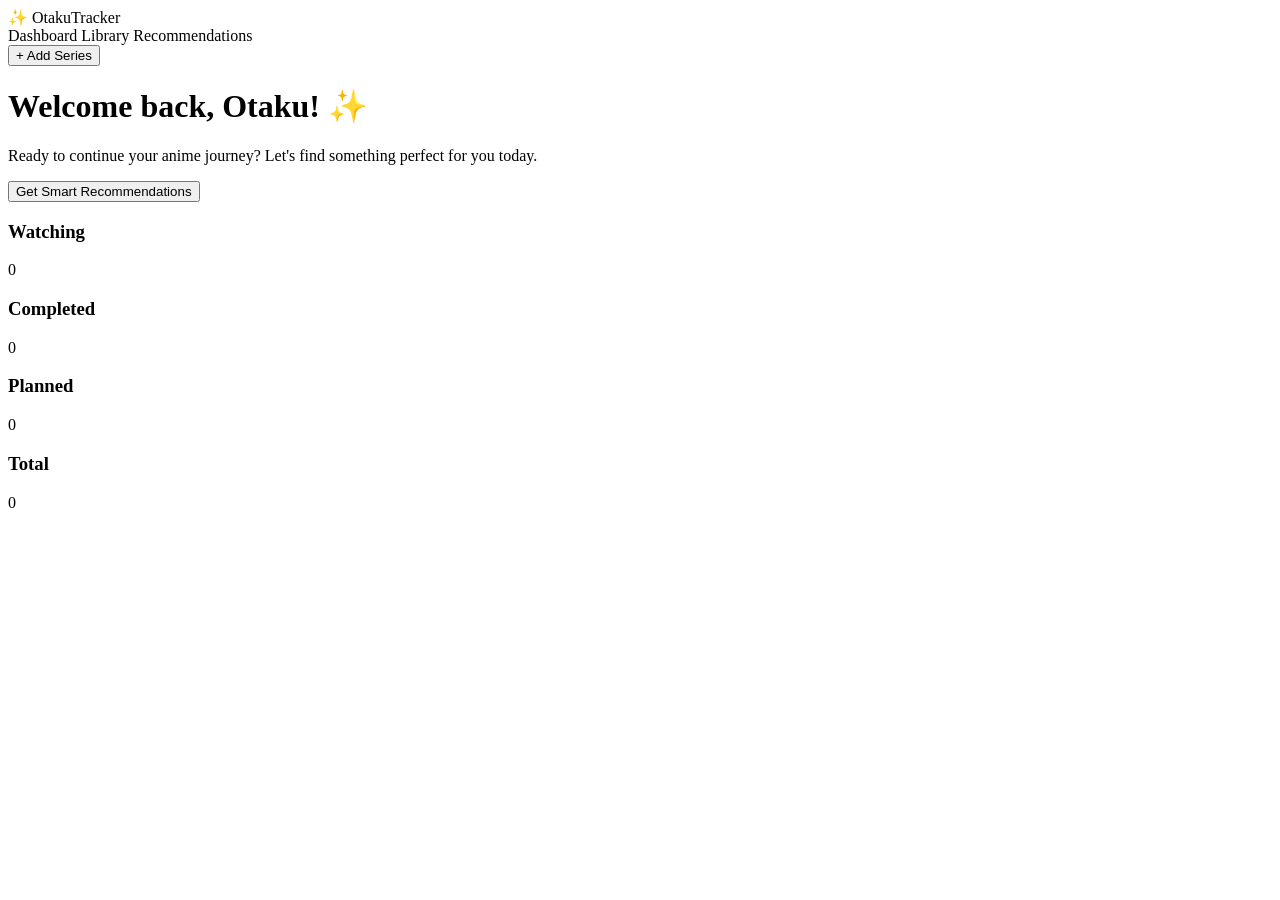
==== app/templates/dashboard.html @ 9dfb9a0f "Enhance recommendation system with additional filters and UI improvements" ====
<!DOCTYPE html>
<html>
<head>
    <title>OtakuTracker</title>
    <link rel="stylesheet" href="static/style.css">
</head>
<body>

<!-- NAVBAR -->
<div class="navbar">
    <div class="logo">✨ OtakuTracker</div>
    <div class="nav-links">
        <span>Dashboard</span>
        <span>Library</span>
        <span>Recommendations</span>
    </div>
    <button class="add-btn">+ Add Series</button>
</div>

<!-- HERO SECTION -->
<div class="hero">
    <h1>Welcome back, Otaku! ✨</h1>
    <p>Ready to continue your anime journey? Let's find something perfect for you today.</p>
    <button onclick="getRecommendations()">Get Smart Recommendations</button>
</div>

<!-- STATS -->
<div class="stats">
    <div class="card">
        <h3>Watching</h3>
        <p id="watching">0</p>
    </div>
    <div class="card">
        <h3>Completed</h3>
        <p id="completed">0</p>
    </div>
    <div class="card">
        <h3>Planned</h3>
        <p id="planned">0</p>
    </div>
    <div class="card">
        <h3>Total</h3>
        <p id="total">0</p>
    </div>
</div>

<!-- RESULTS -->
<div id="results"></div>

<script src="/static/script.js"></script>
</body>
</html>
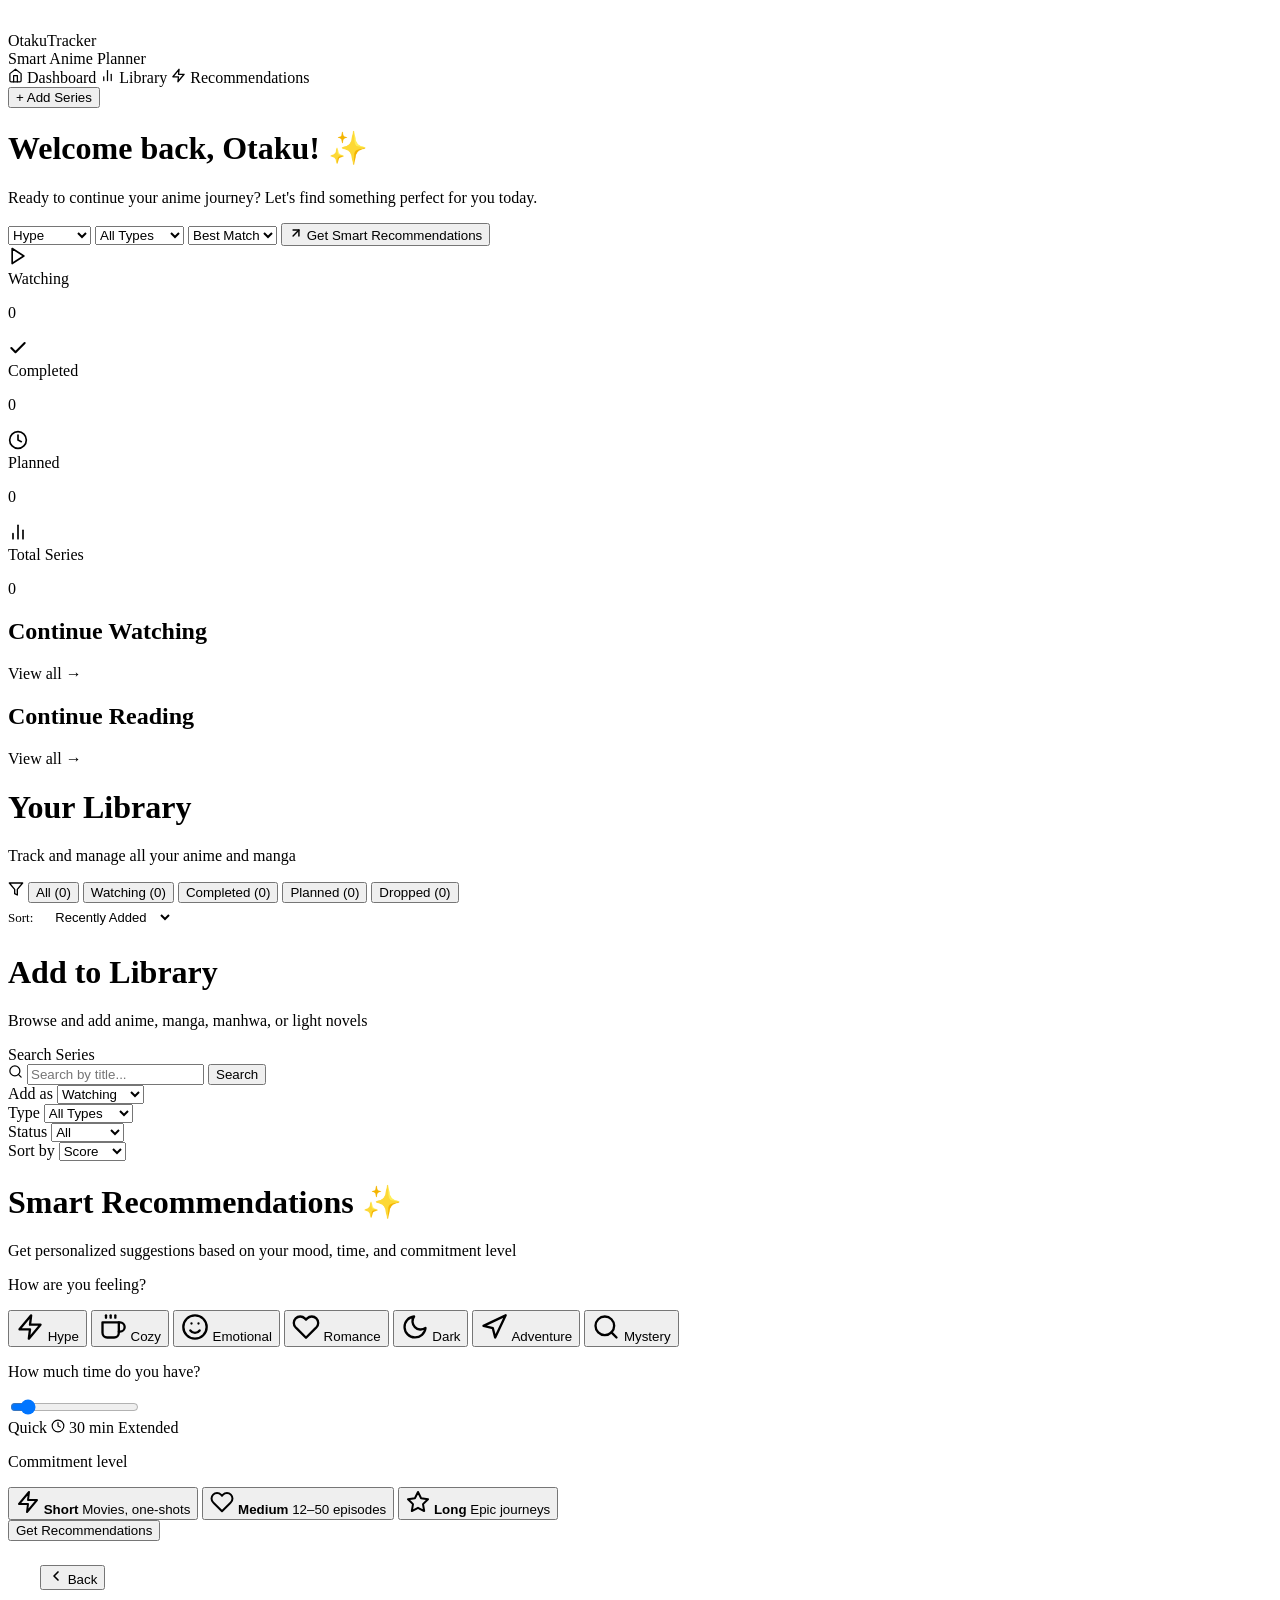
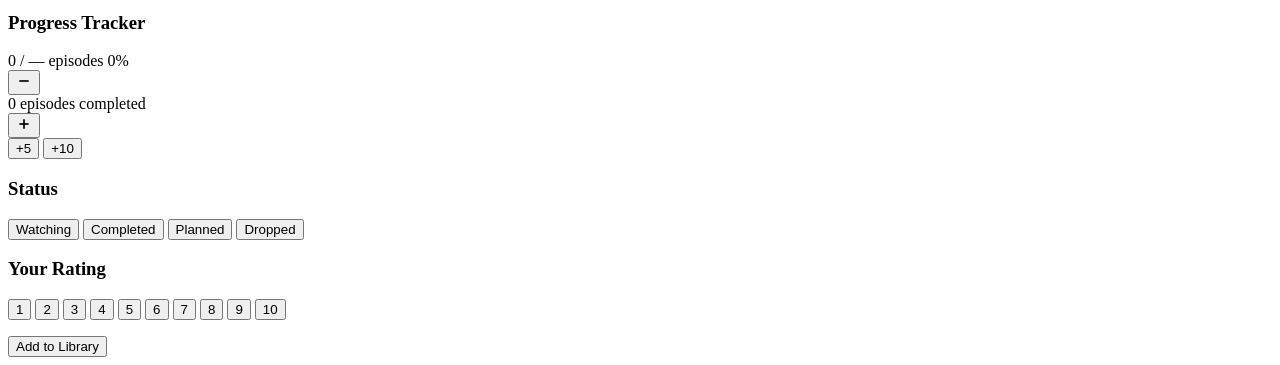
==== commit 8fbf4926: "feat: build full-stack OtakuTracker app with Jikan API integration - Single-page dashboard with stat" ====
--- a/app/templates/dashboard.html
+++ b/app/templates/dashboard.html
@@ -2,51 +2,398 @@
 <html>
 <head>
     <title>OtakuTracker</title>
-    <link rel="stylesheet" href="static/style.css">
+    <link rel="stylesheet" href="/static/style.css">
 </head>
 <body>
 
 <!-- NAVBAR -->
 <div class="navbar">
-    <div class="logo">✨ OtakuTracker</div>
+    <div class="logo">
+        <div class="logo-icon">
+            <svg width="20" height="20" viewBox="0 0 24 24" fill="none" stroke="white" stroke-width="2.5" stroke-linecap="round" stroke-linejoin="round">
+                <polygon points="13 2 3 14 12 14 11 22 21 10 12 10 13 2"/>
+            </svg>
+        </div>
+        <div>
+            <div class="logo-title">OtakuTracker</div>
+            <div class="logo-sub">Smart Anime Planner</div>
+        </div>
+    </div>
     <div class="nav-links">
-        <span>Dashboard</span>
-        <span>Library</span>
-        <span>Recommendations</span>
-    </div>
-    <button class="add-btn">+ Add Series</button>
-</div>
-
-<!-- HERO SECTION -->
-<div class="hero">
-    <h1>Welcome back, Otaku! ✨</h1>
-    <p>Ready to continue your anime journey? Let's find something perfect for you today.</p>
-    <button onclick="getRecommendations()">Get Smart Recommendations</button>
-</div>
-
-<!-- STATS -->
-<div class="stats">
-    <div class="card">
-        <h3>Watching</h3>
-        <p id="watching">0</p>
-    </div>
-    <div class="card">
-        <h3>Completed</h3>
-        <p id="completed">0</p>
-    </div>
-    <div class="card">
-        <h3>Planned</h3>
-        <p id="planned">0</p>
-    </div>
-    <div class="card">
-        <h3>Total</h3>
-        <p id="total">0</p>
-    </div>
-</div>
-
-<!-- RESULTS -->
-<div id="results"></div>
+        <span class="nav-item active" id="nav-dashboard" onclick="showView('dashboard')">
+            <svg width="15" height="15" viewBox="0 0 24 24" fill="none" stroke="currentColor" stroke-width="2" stroke-linecap="round" stroke-linejoin="round"><path d="M3 9l9-7 9 7v11a2 2 0 0 1-2 2H5a2 2 0 0 1-2-2z"/><polyline points="9 22 9 12 15 12 15 22"/></svg>
+            Dashboard
+        </span>
+        <span class="nav-item" id="nav-library" onclick="showView('library')">
+            <svg width="15" height="15" viewBox="0 0 24 24" fill="none" stroke="currentColor" stroke-width="2" stroke-linecap="round" stroke-linejoin="round"><line x1="18" y1="20" x2="18" y2="10"/><line x1="12" y1="20" x2="12" y2="4"/><line x1="6" y1="20" x2="6" y2="14"/></svg>
+            Library
+        </span>
+        <span class="nav-item" id="nav-recommendations" onclick="showView('recommendations')">
+            <svg width="15" height="15" viewBox="0 0 24 24" fill="none" stroke="currentColor" stroke-width="2" stroke-linecap="round" stroke-linejoin="round"><polygon points="13 2 3 14 12 14 11 22 21 10 12 10 13 2"/></svg>
+            Recommendations
+        </span>
+    </div>
+    <button class="add-btn" onclick="showView('add-series')">+ Add Series</button>
+</div>
+
+<!-- ═══════════════ VIEW: DASHBOARD ═══════════════ -->
+<div id="view-dashboard">
+    <div class="hero">
+        <h1>Welcome back, Otaku! ✨</h1>
+        <p>Ready to continue your anime journey? Let's find something perfect for you today.</p>
+        <div class="rec-controls">
+            <select id="mood">
+                <option value="Hype">Hype</option>
+                <option value="Romance">Romance</option>
+                <option value="Dark">Dark</option>
+                <option value="Adventure">Adventure</option>
+            </select>
+            <select id="type">
+                <option value="">All Types</option>
+                <option value="anime">Anime</option>
+                <option value="manga">Manga</option>
+                <option value="manhwa">Manhwa</option>
+                <option value="light_novel">Light Novel</option>
+            </select>
+            <select id="sort">
+                <option value="score">Best Match</option>
+                <option value="alphabetical">A-Z</option>
+            </select>
+            <button onclick="getRecommendations()">
+                <svg width="14" height="14" viewBox="0 0 24 24" fill="none" stroke="currentColor" stroke-width="2.5" stroke-linecap="round" stroke-linejoin="round"><line x1="7" y1="17" x2="17" y2="7"/><polyline points="7 7 17 7 17 17"/></svg>
+                Get Smart Recommendations
+            </button>
+        </div>
+    </div>
+
+    <div class="stats">
+        <div class="card">
+            <div class="card-icon watching-icon">
+                <svg width="20" height="20" viewBox="0 0 24 24" fill="none" stroke="currentColor" stroke-width="2" stroke-linecap="round" stroke-linejoin="round"><polygon points="5 3 19 12 5 21 5 3"/></svg>
+            </div>
+            <div class="card-info">
+                <span class="card-label">Watching</span>
+                <p id="watching">0</p>
+            </div>
+        </div>
+        <div class="card">
+            <div class="card-icon completed-icon">
+                <svg width="20" height="20" viewBox="0 0 24 24" fill="none" stroke="currentColor" stroke-width="2.5" stroke-linecap="round" stroke-linejoin="round"><polyline points="20 6 9 17 4 12"/></svg>
+            </div>
+            <div class="card-info">
+                <span class="card-label">Completed</span>
+                <p id="completed">0</p>
+            </div>
+        </div>
+        <div class="card">
+            <div class="card-icon planned-icon">
+                <svg width="20" height="20" viewBox="0 0 24 24" fill="none" stroke="currentColor" stroke-width="2" stroke-linecap="round" stroke-linejoin="round"><circle cx="12" cy="12" r="10"/><polyline points="12 6 12 12 16 14"/></svg>
+            </div>
+            <div class="card-info">
+                <span class="card-label">Planned</span>
+                <p id="planned">0</p>
+            </div>
+        </div>
+        <div class="card">
+            <div class="card-icon total-icon">
+                <svg width="20" height="20" viewBox="0 0 24 24" fill="none" stroke="currentColor" stroke-width="2" stroke-linecap="round" stroke-linejoin="round"><line x1="18" y1="20" x2="18" y2="10"/><line x1="12" y1="20" x2="12" y2="4"/><line x1="6" y1="20" x2="6" y2="14"/></svg>
+            </div>
+            <div class="card-info">
+                <span class="card-label">Total Series</span>
+                <p id="total">0</p>
+            </div>
+        </div>
+    </div>
+
+    <!-- CONTINUE WATCHING / READING -->
+    <div class="continue-section">
+        <div class="continue-col">
+            <div class="continue-header">
+                <h2>Continue Watching</h2>
+                <span class="view-all-link" onclick="showView('library')">View all →</span>
+            </div>
+            <div id="continue-watching"></div>
+        </div>
+        <div class="continue-col">
+            <div class="continue-header">
+                <h2>Continue Reading</h2>
+                <span class="view-all-link" onclick="showView('library')">View all →</span>
+            </div>
+            <div id="continue-reading"></div>
+        </div>
+    </div>
+
+    <div id="results"></div>
+</div>
+
+<!-- ═══════════════ VIEW: LIBRARY ═══════════════ -->
+<div id="view-library" class="view-hidden">
+    <div class="page-header">
+        <h1>Your Library</h1>
+        <p>Track and manage all your anime and manga</p>
+    </div>
+
+    <div class="library-filter-bar">
+        <svg width="16" height="16" viewBox="0 0 24 24" fill="none" stroke="currentColor" stroke-width="2" stroke-linecap="round" stroke-linejoin="round" style="color:var(--text-muted);flex-shrink:0"><polygon points="22 3 2 3 10 12.46 10 19 14 21 14 12.46 22 3"/></svg>
+        <button class="tab-btn active" onclick="filterLibrary('All', this)">All (<span id="tab-all">0</span>)</button>
+        <button class="tab-btn" onclick="filterLibrary('Watching', this)">Watching (<span id="tab-watching">0</span>)</button>
+        <button class="tab-btn" onclick="filterLibrary('Completed', this)">Completed (<span id="tab-completed">0</span>)</button>
+        <button class="tab-btn" onclick="filterLibrary('Planned', this)">Planned (<span id="tab-planned">0</span>)</button>
+        <button class="tab-btn" onclick="filterLibrary('Dropped', this)">Dropped (<span id="tab-dropped">0</span>)</button>
+        <div style="margin-left:auto;display:flex;align-items:center;gap:8px">
+            <span style="font-size:13px;color:var(--text-muted)">Sort:</span>
+            <select id="library-sort" onchange="reloadLibrary()" style="background:var(--surface2);border:1px solid var(--border);color:var(--text);padding:6px 10px;border-radius:8px;font-size:13px;cursor:pointer">
+                <option value="recent">Recently Added</option>
+                <option value="title">Title A–Z</option>
+                <option value="rating">Rating</option>
+                <option value="status">Status</option>
+            </select>
+        </div>
+    </div>
+
+    <div id="library-content"></div>
+</div>
+
+<!-- ═══════════════ VIEW: ADD SERIES ═══════════════ -->
+<div id="view-add-series" class="view-hidden">
+    <div class="page-header">
+        <h1>Add to Library</h1>
+        <p>Browse and add anime, manga, manhwa, or light novels</p>
+    </div>
+
+    <div class="browse-controls">
+        <div class="browse-search">
+            <label class="browse-label">Search Series</label>
+            <div class="search-input-wrap">
+                <svg width="15" height="15" viewBox="0 0 24 24" fill="none" stroke="currentColor" stroke-width="2" stroke-linecap="round" stroke-linejoin="round"><circle cx="11" cy="11" r="8"/><line x1="21" y1="21" x2="16.65" y2="16.65"/></svg>
+                <input type="text" id="browse-search" placeholder="Search by title..."
+                    onkeydown="if(event.key==='Enter') runSearch()"
+                    oninput="onSearchInput()">
+                <button class="search-go-btn" onclick="runSearch()">Search</button>
+            </div>
+        </div>
+        <div class="browse-filters">
+            <div>
+                <label class="browse-label">Add as</label>
+                <select id="add-status">
+                    <option value="Watching">Watching</option>
+                    <option value="Planned">Planned</option>
+                    <option value="Completed">Completed</option>
+                    <option value="Dropped">Dropped</option>
+                </select>
+            </div>
+            <div>
+                <label class="browse-label">Type</label>
+                <select id="browse-type" onchange="loadBrowse()">
+                    <option value="">All Types</option>
+                    <option value="anime">Anime</option>
+                    <option value="manga">Manga</option>
+                    <option value="manhwa">Manhwa</option>
+                    <option value="light_novel">Light Novel</option>
+                </select>
+            </div>
+            <div>
+                <label class="browse-label">Status</label>
+                <select id="browse-status" onchange="loadBrowse()">
+                    <option value="">All</option>
+                    <option value="Ongoing">Ongoing</option>
+                    <option value="Finished">Finished</option>
+                </select>
+            </div>
+            <div>
+                <label class="browse-label">Sort by</label>
+                <select id="browse-sort" onchange="loadBrowse()">
+                    <option value="score">Score</option>
+                    <option value="alphabetical">A-Z</option>
+                    <option value="year">Newest</option>
+                </select>
+            </div>
+        </div>
+    </div>
+
+    <div id="browse-grid" class="series-grid"></div>
+    <div id="browse-footer"></div>
+</div>
+
+<!-- ═══════════════ VIEW: RECOMMENDATIONS ═══════════════ -->
+<div id="view-recommendations" class="view-hidden">
+    <div class="page-header">
+        <h1>Smart Recommendations ✨</h1>
+        <p>Get personalized suggestions based on your mood, time, and commitment level</p>
+    </div>
+
+    <div class="rec-form">
+
+        <!-- MOOD -->
+        <div class="rec-form-section">
+            <p class="rec-form-label">How are you feeling?</p>
+            <div class="mood-grid">
+                <button class="mood-card" data-mood="Hype" onclick="selectMood(this)">
+                    <svg width="28" height="28" viewBox="0 0 24 24" fill="none" stroke="currentColor" stroke-width="2" stroke-linecap="round" stroke-linejoin="round"><polygon points="13 2 3 14 12 14 11 22 21 10 12 10 13 2"/></svg>
+                    <span>Hype</span>
+                </button>
+                <button class="mood-card" data-mood="Cozy" onclick="selectMood(this)">
+                    <svg width="28" height="28" viewBox="0 0 24 24" fill="none" stroke="currentColor" stroke-width="2" stroke-linecap="round" stroke-linejoin="round"><path d="M17 8h1a4 4 0 0 1 0 8h-1"/><path d="M3 8h14v9a4 4 0 0 1-4 4H7a4 4 0 0 1-4-4V8z"/><line x1="6" y1="2" x2="6" y2="4"/><line x1="10" y1="2" x2="10" y2="4"/><line x1="14" y1="2" x2="14" y2="4"/></svg>
+                    <span>Cozy</span>
+                </button>
+                <button class="mood-card" data-mood="Emotional" onclick="selectMood(this)">
+                    <svg width="28" height="28" viewBox="0 0 24 24" fill="none" stroke="currentColor" stroke-width="2" stroke-linecap="round" stroke-linejoin="round"><circle cx="12" cy="12" r="10"/><path d="M8 15s1.5 2 4 2 4-2 4-2"/><line x1="9" y1="9" x2="9.01" y2="9"/><line x1="15" y1="9" x2="15.01" y2="9"/></svg>
+                    <span>Emotional</span>
+                </button>
+                <button class="mood-card" data-mood="Romance" onclick="selectMood(this)">
+                    <svg width="28" height="28" viewBox="0 0 24 24" fill="none" stroke="currentColor" stroke-width="2" stroke-linecap="round" stroke-linejoin="round"><path d="M20.84 4.61a5.5 5.5 0 0 0-7.78 0L12 5.67l-1.06-1.06a5.5 5.5 0 0 0-7.78 7.78l1.06 1.06L12 21.23l7.78-7.78 1.06-1.06a5.5 5.5 0 0 0 0-7.78z"/></svg>
+                    <span>Romance</span>
+                </button>
+                <button class="mood-card" data-mood="Dark" onclick="selectMood(this)">
+                    <svg width="28" height="28" viewBox="0 0 24 24" fill="none" stroke="currentColor" stroke-width="2" stroke-linecap="round" stroke-linejoin="round"><path d="M21 12.79A9 9 0 1 1 11.21 3 7 7 0 0 0 21 12.79z"/></svg>
+                    <span>Dark</span>
+                </button>
+                <button class="mood-card" data-mood="Adventure" onclick="selectMood(this)">
+                    <svg width="28" height="28" viewBox="0 0 24 24" fill="none" stroke="currentColor" stroke-width="2" stroke-linecap="round" stroke-linejoin="round"><polygon points="3 11 22 2 13 21 11 13 3 11"/></svg>
+                    <span>Adventure</span>
+                </button>
+                <button class="mood-card" data-mood="Mystery" onclick="selectMood(this)">
+                    <svg width="28" height="28" viewBox="0 0 24 24" fill="none" stroke="currentColor" stroke-width="2" stroke-linecap="round" stroke-linejoin="round"><circle cx="11" cy="11" r="8"/><line x1="21" y1="21" x2="16.65" y2="16.65"/></svg>
+                    <span>Mystery</span>
+                </button>
+            </div>
+        </div>
+
+        <!-- TIME SLIDER -->
+        <div class="rec-form-section">
+            <p class="rec-form-label">How much time do you have?</p>
+            <div class="time-slider-wrap">
+                <input type="range" id="time-slider" min="15" max="180" value="30" step="15" oninput="updateTimeLabel()">
+                <div class="time-row">
+                    <span class="time-side">Quick</span>
+                    <span class="time-val" id="time-label">
+                        <svg width="14" height="14" viewBox="0 0 24 24" fill="none" stroke="currentColor" stroke-width="2" stroke-linecap="round" stroke-linejoin="round"><circle cx="12" cy="12" r="10"/><polyline points="12 6 12 12 16 14"/></svg>
+                        30 min
+                    </span>
+                    <span class="time-side" style="text-align:right">Extended</span>
+                </div>
+            </div>
+        </div>
+
+        <!-- COMMITMENT -->
+        <div class="rec-form-section">
+            <p class="rec-form-label">Commitment level</p>
+            <div class="commitment-grid">
+                <button class="commitment-card" data-commitment="Short" onclick="selectCommitment(this)">
+                    <svg width="24" height="24" viewBox="0 0 24 24" fill="none" stroke="currentColor" stroke-width="2" stroke-linecap="round" stroke-linejoin="round"><polygon points="13 2 3 14 12 14 11 22 21 10 12 10 13 2"/></svg>
+                    <strong>Short</strong>
+                    <span>Movies, one-shots</span>
+                </button>
+                <button class="commitment-card active" data-commitment="Medium" onclick="selectCommitment(this)">
+                    <svg width="24" height="24" viewBox="0 0 24 24" fill="none" stroke="currentColor" stroke-width="2" stroke-linecap="round" stroke-linejoin="round"><path d="M20.84 4.61a5.5 5.5 0 0 0-7.78 0L12 5.67l-1.06-1.06a5.5 5.5 0 0 0-7.78 7.78l1.06 1.06L12 21.23l7.78-7.78 1.06-1.06a5.5 5.5 0 0 0 0-7.78z"/></svg>
+                    <strong>Medium</strong>
+                    <span>12–50 episodes</span>
+                </button>
+                <button class="commitment-card" data-commitment="Long" onclick="selectCommitment(this)">
+                    <svg width="24" height="24" viewBox="0 0 24 24" fill="none" stroke="currentColor" stroke-width="2" stroke-linecap="round" stroke-linejoin="round"><polygon points="12 2 15.09 8.26 22 9.27 17 14.14 18.18 21.02 12 17.77 5.82 21.02 7 14.14 2 9.27 8.91 8.26 12 2"/></svg>
+                    <strong>Long</strong>
+                    <span>Epic journeys</span>
+                </button>
+            </div>
+        </div>
+
+        <button class="btn-get-rec" onclick="loadRecommendationsPage()">Get Recommendations</button>
+    </div>
+
+    <div id="rec-results"></div>
+</div>
+
+<!-- ═══════════════ VIEW: SERIES DETAIL ═══════════════ -->
+<div id="view-detail" class="view-hidden">
+    <div style="padding:24px 32px 0">
+        <button class="back-btn" id="detail-back-btn" onclick="goBack()">
+            <svg width="16" height="16" viewBox="0 0 24 24" fill="none" stroke="currentColor" stroke-width="2.5" stroke-linecap="round" stroke-linejoin="round"><polyline points="15 18 9 12 15 6"/></svg>
+            Back
+        </button>
+    </div>
+
+    <div class="detail-card">
+        <!-- Header -->
+        <div class="detail-hero">
+            <div id="detail-cover-wrap"></div>
+            <div class="detail-meta">
+                <h1 id="detail-title"></h1>
+                <div id="detail-badges" class="detail-badges"></div>
+                <p id="detail-desc" class="detail-desc"></p>
+                <div id="detail-stats" class="detail-stats"></div>
+            </div>
+        </div>
+
+        <!-- Progress Tracker -->
+        <div class="detail-section" id="detail-progress-section">
+            <h3>Progress Tracker</h3>
+            <div class="progress-track">
+                <div class="progress-top">
+                    <span id="progress-label">0 / — episodes</span>
+                    <span id="progress-pct" class="progress-pct">0%</span>
+                </div>
+                <div class="progress-bar-bg">
+                    <div class="progress-bar-fill" id="progress-fill"></div>
+                </div>
+                <div class="progress-controls">
+                    <button class="prog-btn" onclick="changeProgress(-1)">
+                        <svg width="16" height="16" viewBox="0 0 24 24" fill="none" stroke="currentColor" stroke-width="2.5"><line x1="5" y1="12" x2="19" y2="12"/></svg>
+                    </button>
+                    <div class="progress-center">
+                        <span id="progress-num" class="progress-num">0</span>
+                        <span id="progress-unit" class="progress-unit">episodes completed</span>
+                    </div>
+                    <button class="prog-btn prog-btn-plus" onclick="changeProgress(1)">
+                        <svg width="16" height="16" viewBox="0 0 24 24" fill="none" stroke="currentColor" stroke-width="2.5"><line x1="12" y1="5" x2="12" y2="19"/><line x1="5" y1="12" x2="19" y2="12"/></svg>
+                    </button>
+                </div>
+                <div class="progress-quick">
+                    <button onclick="changeProgress(5)">+5</button>
+                    <button onclick="changeProgress(10)">+10</button>
+                </div>
+            </div>
+        </div>
+
+        <!-- Status -->
+        <div class="detail-section">
+            <h3>Status</h3>
+            <div class="status-selector">
+                <button id="dstatus-Watching"  onclick="setDetailStatus('Watching')">Watching</button>
+                <button id="dstatus-Completed" onclick="setDetailStatus('Completed')">Completed</button>
+                <button id="dstatus-Planned"   onclick="setDetailStatus('Planned')">Planned</button>
+                <button id="dstatus-Dropped"   onclick="setDetailStatus('Dropped')">Dropped</button>
+            </div>
+        </div>
+
+        <!-- Rating -->
+        <div class="detail-section">
+            <h3>Your Rating</h3>
+            <div class="rating-selector" id="rating-selector">
+                <button onclick="setDetailRating(1)">1</button>
+                <button onclick="setDetailRating(2)">2</button>
+                <button onclick="setDetailRating(3)">3</button>
+                <button onclick="setDetailRating(4)">4</button>
+                <button onclick="setDetailRating(5)">5</button>
+                <button onclick="setDetailRating(6)">6</button>
+                <button onclick="setDetailRating(7)">7</button>
+                <button onclick="setDetailRating(8)">8</button>
+                <button onclick="setDetailRating(9)">9</button>
+                <button onclick="setDetailRating(10)">10</button>
+            </div>
+            <p id="rating-label" class="rating-label"></p>
+        </div>
+
+        <!-- Actions -->
+        <div class="detail-actions">
+            <button class="btn-primary" id="detail-save-btn" onclick="saveDetail()">Add to Library</button>
+            <button class="btn-remove-lib" id="detail-remove-btn" style="display:none" onclick="removeDetail()">
+                <svg width="14" height="14" viewBox="0 0 24 24" fill="none" stroke="currentColor" stroke-width="2" stroke-linecap="round" stroke-linejoin="round"><polyline points="3 6 5 6 21 6"/><path d="M19 6l-1 14H6L5 6"/><path d="M10 11v6"/><path d="M14 11v6"/><path d="M9 6V4h6v2"/></svg>
+                Remove from Library
+            </button>
+        </div>
+    </div>
+</div>
 
 <script src="/static/script.js"></script>
 </body>
-</html>+</html>
